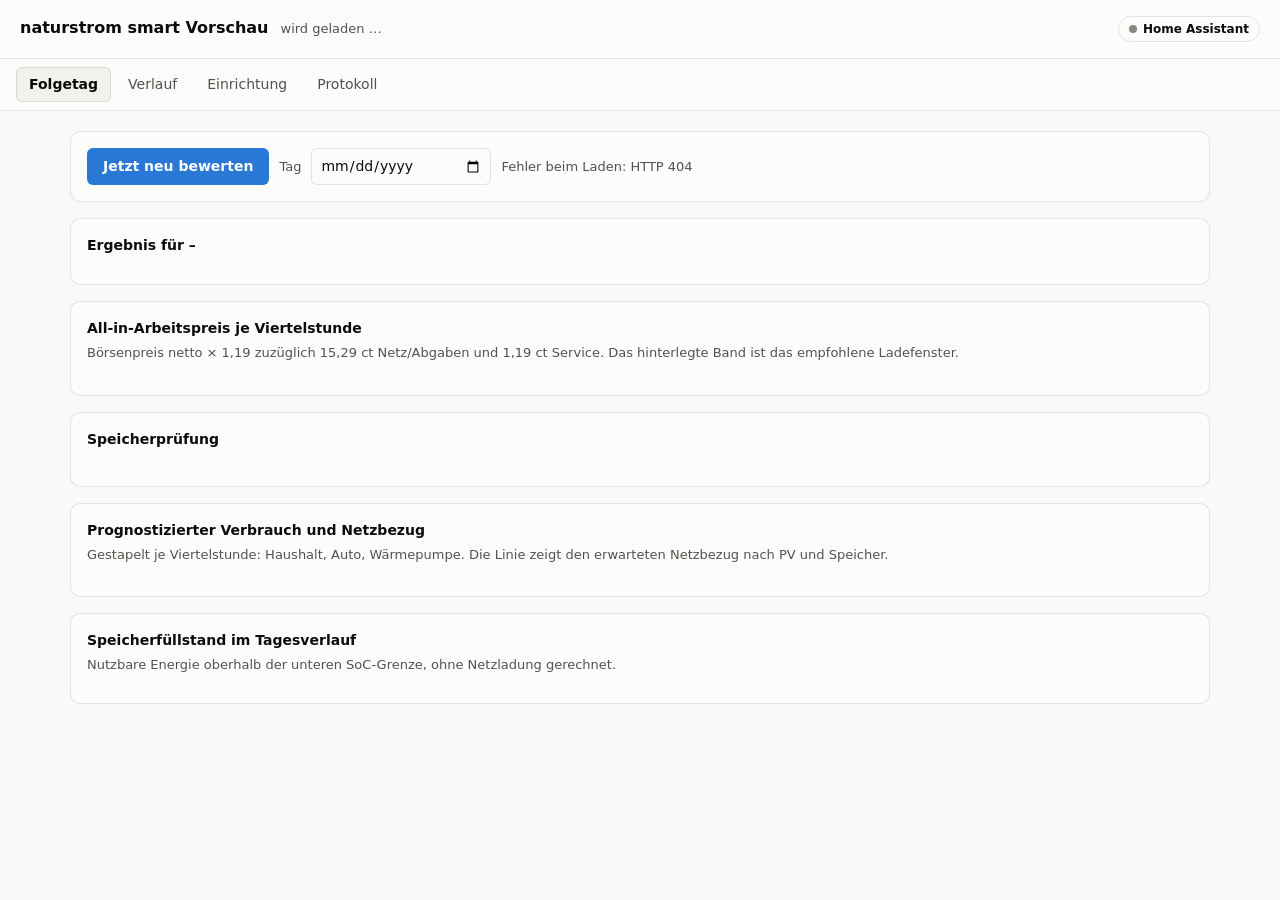
==== naturstrom_smart/nsforecast/web/static/index.html @ 3f2f9535 "Home-Assistant-Add-on für die vorausschauende Bewertung von naturstrom smart Bewertet täglich für de" ====
<!doctype html>
<html lang="de">
<head>
<meta charset="utf-8">
<meta name="viewport" content="width=device-width, initial-scale=1">
<title>naturstrom smart Vorschau</title>
<link rel="icon" href="data:image/svg+xml,%3Csvg xmlns='http://www.w3.org/2000/svg' viewBox='0 0 32 32'%3E%3Ctext y='26' font-size='26'%3E%E2%9A%A1%3C/text%3E%3C/svg%3E">
<link rel="stylesheet" href="app.css">
</head>
<body>
<header>
  <h1>naturstrom smart Vorschau</h1>
  <span class="sub" id="header-sub">wird geladen …</span>
  <span class="spacer"></span>
  <span class="badge neutral" id="ha-badge"><span class="dot"></span><span>Home Assistant</span></span>
</header>

<nav>
  <button data-tab="overview" aria-current="true">Folgetag</button>
  <button data-tab="history">Verlauf</button>
  <button data-tab="setup">Einrichtung</button>
  <button data-tab="log">Protokoll</button>
</nav>

<main>
  <section id="tab-overview">
    <div class="card">
      <div class="actions">
        <button class="primary" id="run-now">Jetzt neu bewerten</button>
        <label for="day-picker" class="status-line">Tag</label>
        <input type="date" id="day-picker" style="max-width:180px">
        <span class="status-line" id="run-status"></span>
      </div>
    </div>

    <div id="warnings"></div>

    <div class="card">
      <h2>Ergebnis für <span id="result-day">–</span></h2>
      <p class="note" id="result-sources"></p>
      <div class="tiles" id="tiles"></div>
    </div>

    <div class="card">
      <h2>All-in-Arbeitspreis je Viertelstunde</h2>
      <p class="note">Börsenpreis netto × 1,19 zuzüglich 15,29 ct Netz/Abgaben und 1,19 ct Service. Das hinterlegte Band ist das empfohlene Ladefenster.</p>
      <div class="legend" id="legend-price"></div>
      <div class="chart-wrap" id="chart-price"></div>
    </div>

    <div class="card">
      <h2>Speicherprüfung</h2>
      <p class="note" id="storage-verdict"></p>
      <div class="chart-wrap"><table id="storage-table"></table></div>
      <ul class="reasons" id="storage-reasons"></ul>
    </div>

    <div class="card">
      <h2>Prognostizierter Verbrauch und Netzbezug</h2>
      <p class="note">Gestapelt je Viertelstunde: Haushalt, Auto, Wärmepumpe. Die Linie zeigt den erwarteten Netzbezug nach PV und Speicher.</p>
      <div class="legend" id="legend-load"></div>
      <div class="chart-wrap" id="chart-load"></div>
    </div>

    <div class="card">
      <h2>Speicherfüllstand im Tagesverlauf</h2>
      <p class="note">Nutzbare Energie oberhalb der unteren SoC-Grenze, ohne Netzladung gerechnet.</p>
      <div class="chart-wrap" id="chart-soc"></div>
    </div>
  </section>

  <section id="tab-history" hidden>
    <div class="card">
      <h2>Kurzfazit</h2>
      <ul class="reasons" id="conclusion"></ul>
    </div>
    <div class="card">
      <h2>Ersparnis je Tag gegenüber Fixtarif</h2>
      <div class="legend" id="legend-daily"></div>
      <div class="chart-wrap" id="chart-daily"></div>
    </div>
    <div class="card">
      <h2>Kumulierte Ersparnis</h2>
      <div class="legend" id="legend-cum"></div>
      <div class="chart-wrap" id="chart-cum"></div>
    </div>
    <div class="card">
      <h2>Monate</h2>
      <div class="chart-wrap"><table id="months-table"></table></div>
    </div>
    <div class="card">
      <h2>Jahre</h2>
      <div class="chart-wrap"><table id="years-table"></table></div>
    </div>
  </section>

  <section id="tab-setup" hidden>
    <form id="setup-form">
      <fieldset>
        <legend>Entitäten</legend>
        <p class="note" id="discovery-note">Vorschläge stammen aus der automatischen Erkennung. Pflichtangaben sind markiert.</p>
        <div id="entity-rows"></div>
      </fieldset>

      <fieldset>
        <legend>Speicher</legend>
        <div class="row"><label for="battery.nominal_kwh">Nennkapazität (kWh)</label><input id="battery.nominal_kwh" type="number" step="0.1"></div>
        <div class="row"><label for="battery.soc_min_pct">Untere SoC-Grenze (%)</label><input id="battery.soc_min_pct" type="number" step="1"></div>
        <div class="row"><label for="battery.soc_max_pct">Obere SoC-Grenze (%)</label><input id="battery.soc_max_pct" type="number" step="1"></div>
        <div class="row"><label for="battery.usable_kwh_override">Nutzbare Kapazität überschreiben (kWh)</label><input id="battery.usable_kwh_override" type="number" step="0.1"></div>
        <div class="row"><span class="hint">0 lässt die nutzbare Kapazität aus Nennkapazität und SoC-Grenzen berechnen.</span></div>
        <div class="row"><label for="battery.charge_kw">Maximale Ladeleistung (kW)</label><input id="battery.charge_kw" type="number" step="0.1"></div>
        <div class="row"><label for="battery.discharge_kw">Maximale Entladeleistung (kW)</label><input id="battery.discharge_kw" type="number" step="0.1"></div>
        <div class="row"><label for="battery.roundtrip_efficiency">Wirkungsgrad (Zyklus, 0–1)</label><input id="battery.roundtrip_efficiency" type="number" step="0.01"></div>
        <div class="row"><label for="battery.grid_charge_controllable">Netzladung steuerbar</label><input id="battery.grid_charge_controllable" type="checkbox"></div>
        <div class="row"><span class="hint">Nur zur Dokumentation – das Add-on steuert nichts, es rechnet nur.</span></div>
      </fieldset>

      <fieldset>
        <legend>Auto und Wallbox</legend>
        <div class="row"><label for="ev.enabled">Auto berücksichtigen</label><input id="ev.enabled" type="checkbox"></div>
        <div class="row"><label for="ev.kwh_per_night">Ladebedarf je Nacht (kWh)</label><input id="ev.kwh_per_night" type="number" step="0.1"></div>
        <div class="row"><span class="hint">0 leitet den Bedarf aus der Wallbox-Historie ab.</span></div>
        <div class="row"><label for="ev.power_kw">Ladeleistung (kW)</label><input id="ev.power_kw" type="number" step="0.1"></div>
        <div class="row"><label for="ev.window_start_hour">Ladefenster von (Stunde)</label><input id="ev.window_start_hour" type="number" step="1" min="0" max="23"></div>
        <div class="row"><label for="ev.window_end_hour">Ladefenster bis (Stunde)</label><input id="ev.window_end_hour" type="number" step="1" min="0" max="23"></div>
      </fieldset>

      <fieldset>
        <legend>Tarife</legend>
        <div class="row"><label for="tariff.fixed_price_ct">Fixtarif (ct/kWh brutto)</label><input id="tariff.fixed_price_ct" type="number" step="0.01"></div>
        <div class="row"><label for="tariff.fixed_base_price_eur_month">Fixtarif Grundpreis (€/Monat)</label><input id="tariff.fixed_base_price_eur_month" type="number" step="0.01"></div>
        <div class="row"><label for="tariff.grid_and_levies_ct">smart: Netz, Abgaben, Umlagen, Steuern (ct)</label><input id="tariff.grid_and_levies_ct" type="number" step="0.01"></div>
        <div class="row"><label for="tariff.service_ct">smart: Servicepauschale (ct)</label><input id="tariff.service_ct" type="number" step="0.01"></div>
        <div class="row"><label for="tariff.vat_factor">smart: Faktor auf den Börsenpreis</label><input id="tariff.vat_factor" type="number" step="0.01"></div>
        <div class="row"><label for="tariff.base_price_eur_month">smart: Grundpreis (€/Monat)</label><input id="tariff.base_price_eur_month" type="number" step="0.01"></div>
      </fieldset>

      <fieldset>
        <legend>Prognose</legend>
        <div class="row"><label for="forecast.history_days">Historie (Tage)</label><input id="forecast.history_days" type="number" step="1"></div>
        <div class="row"><label for="forecast.min_history_days">Mindesthistorie (Tage)</label><input id="forecast.min_history_days" type="number" step="1"></div>
        <div class="row"><label for="forecast.reference_weight">Gewicht der Monatsreferenz (0–1)</label><input id="forecast.reference_weight" type="number" step="0.05"></div>
        <div class="row"><label for="forecast.baseload_kw">Nicht verschiebbare Grundlast (kW)</label><input id="forecast.baseload_kw" type="number" step="0.01"></div>
        <div class="row"><span class="hint">0 leitet die Grundlast aus der Historie ab.</span></div>
        <div class="row"><label for="forecast.pv_latitude">Breitengrad (für die PV-Tagesform)</label><input id="forecast.pv_latitude" type="number" step="0.1"></div>
        <div class="row"><label for="forecast.pv_peak_hour">Stunde des PV-Maximums</label><input id="forecast.pv_peak_hour" type="number" step="0.5"></div>
      </fieldset>

      <fieldset>
        <legend>Szenarien</legend>
        <div class="row"><label for="scenarios.battery_60kwh">Speicher 60 kWh rechnen</label><input id="scenarios.battery_60kwh" type="checkbox"></div>
        <div class="row"><label for="heatpump.enabled">Wärmepumpe berücksichtigen</label><input id="heatpump.enabled" type="checkbox"></div>
        <div class="row"><label for="heatpump.annual_kwh">Wärmepumpe: Jahresmenge (kWh)</label><input id="heatpump.annual_kwh" type="number" step="10"></div>
        <div class="row"><label for="heatpump.shiftable_share">Wärmepumpe: verschiebbarer Anteil (0–1)</label><input id="heatpump.shiftable_share" type="number" step="0.05"></div>
        <div class="row"><label for="publish_sensors">Sensoren in Home Assistant schreiben</label><input id="publish_sensors" type="checkbox"></div>
      </fieldset>

      <fieldset>
        <legend>Referenz-Netzbezug je Monat (kWh)</legend>
        <p class="note">Dient der Plausibilisierung der aus der Historie abgeleiteten Tagesmenge.</p>
        <div id="monthly-rows"></div>
      </fieldset>

      <div class="actions">
        <button class="primary" type="submit">Speichern</button>
        <button class="ghost" type="button" id="reload-entities">Entitäten neu erkennen</button>
        <span class="status-line" id="setup-status"></span>
      </div>
    </form>
  </section>

  <section id="tab-log" hidden>
    <div class="card">
      <h2>Läufe</h2>
      <div class="chart-wrap"><table id="runs-table"></table></div>
    </div>
  </section>
</main>

<div class="tooltip" id="tooltip"></div>
<script src="charts.js"></script>
<script src="app.js"></script>
</body>
</html>
---- naturstrom_smart/nsforecast/web/static/app.css ----
:root {
  color-scheme: light;
  --page: #f9f9f7;
  --surface-1: #fcfcfb;
  --surface-2: #f2f1ec;
  --text-primary: #0b0b0b;
  --text-secondary: #52514e;
  --muted: #898781;
  --grid: #e1e0d9;
  --axis: #c3c2b7;
  --border: rgba(11, 11, 11, 0.10);
  --series-1: #2a78d6;
  --series-2: #eb6834;
  --series-3: #1baf7a;
  --good: #0ca30c;
  --warning: #fab219;
  --serious: #ec835a;
  --critical: #d03b3b;
  --band: rgba(42, 120, 214, 0.14);
}
@media (prefers-color-scheme: dark) {
  :root:not([data-theme="light"]) {
    color-scheme: dark;
    --page: #0d0d0d;
    --surface-1: #1a1a19;
    --surface-2: #222220;
    --text-primary: #ffffff;
    --text-secondary: #c3c2b7;
    --muted: #898781;
    --grid: #2c2c2a;
    --axis: #383835;
    --border: rgba(255, 255, 255, 0.10);
    --series-1: #3987e5;
    --series-2: #d95926;
    --series-3: #199e70;
    --band: rgba(57, 135, 229, 0.20);
  }
}
:root[data-theme="dark"] {
  color-scheme: dark;
  --page: #0d0d0d;
  --surface-1: #1a1a19;
  --surface-2: #222220;
  --text-primary: #ffffff;
  --text-secondary: #c3c2b7;
  --grid: #2c2c2a;
  --axis: #383835;
  --border: rgba(255, 255, 255, 0.10);
  --series-1: #3987e5;
  --series-2: #d95926;
  --series-3: #199e70;
  --band: rgba(57, 135, 229, 0.20);
}

* { box-sizing: border-box; }
body {
  margin: 0;
  background: var(--page);
  color: var(--text-primary);
  font: 14px/1.5 system-ui, -apple-system, "Segoe UI", sans-serif;
}
a { color: var(--series-1); }
header {
  display: flex; align-items: baseline; gap: 12px; flex-wrap: wrap;
  padding: 16px 20px; border-bottom: 1px solid var(--border); background: var(--surface-1);
}
header h1 { font-size: 16px; margin: 0; font-weight: 600; }
header .sub { color: var(--text-secondary); font-size: 13px; }
header .spacer { flex: 1; }

nav { display: flex; gap: 4px; padding: 8px 16px; background: var(--surface-1); border-bottom: 1px solid var(--border); flex-wrap: wrap; }
nav button {
  background: transparent; border: 1px solid transparent; border-radius: 6px;
  padding: 6px 12px; font: inherit; color: var(--text-secondary); cursor: pointer;
}
nav button:hover { background: var(--surface-2); }
nav button[aria-current="true"] { background: var(--surface-2); color: var(--text-primary); border-color: var(--border); font-weight: 600; }

main { padding: 20px; max-width: 1180px; margin: 0 auto; }
section[hidden] { display: none !important; }

.card {
  background: var(--surface-1); border: 1px solid var(--border); border-radius: 10px;
  padding: 16px; margin-bottom: 16px;
}
.card > h2 { font-size: 14px; margin: 0 0 4px; font-weight: 600; }
.card > p.note { margin: 0 0 12px; color: var(--text-secondary); font-size: 13px; }

.tiles { display: grid; grid-template-columns: repeat(auto-fit, minmax(160px, 1fr)); gap: 12px; }
.tile { background: var(--surface-2); border-radius: 8px; padding: 12px 14px; }
.tile .label { color: var(--text-secondary); font-size: 12px; }
.tile .value { font-size: 22px; font-weight: 600; margin-top: 2px; }
.tile .value.hero { font-size: 30px; }
.tile .foot { color: var(--muted); font-size: 12px; margin-top: 2px; }

.badge { display: inline-flex; align-items: center; gap: 6px; border-radius: 999px; padding: 3px 10px; font-size: 12px; font-weight: 600; border: 1px solid var(--border); }
.badge .dot { width: 8px; height: 8px; border-radius: 50%; }
.badge.good .dot { background: var(--good); }
.badge.warn .dot { background: var(--warning); }
.badge.bad .dot { background: var(--critical); }
.badge.neutral .dot { background: var(--muted); }

.chart-wrap { overflow-x: auto; position: relative; }
svg.chart { display: block; width: 100%; min-width: 520px; height: auto; }
svg.chart text { font: 11px system-ui, -apple-system, "Segoe UI", sans-serif; fill: var(--muted); }
svg.chart .axis-line { stroke: var(--axis); stroke-width: 1; }
svg.chart .grid-line { stroke: var(--grid); stroke-width: 1; }
svg.chart .label-strong { fill: var(--text-secondary); }

.legend { display: flex; gap: 16px; flex-wrap: wrap; margin: 8px 0 4px; color: var(--text-secondary); font-size: 12px; }
.legend span.key { display: inline-flex; align-items: center; gap: 6px; }
.legend i { width: 10px; height: 10px; border-radius: 2px; display: inline-block; }

.tooltip {
  position: absolute; pointer-events: none; z-index: 5; opacity: 0; transition: opacity .1s;
  background: var(--surface-1); border: 1px solid var(--border); border-radius: 6px;
  padding: 6px 8px; font-size: 12px; box-shadow: 0 4px 16px rgba(0,0,0,.18); white-space: nowrap;
}
.tooltip b { font-weight: 600; }

table { width: 100%; border-collapse: collapse; font-size: 13px; }
th, td { text-align: right; padding: 6px 8px; border-bottom: 1px solid var(--border); font-variant-numeric: tabular-nums; }
th:first-child, td:first-child { text-align: left; font-variant-numeric: normal; }
th { color: var(--text-secondary); font-weight: 600; }
tbody tr:hover { background: var(--surface-2); }

ul.reasons { margin: 8px 0 0; padding-left: 18px; color: var(--text-secondary); }
ul.reasons li { margin: 2px 0; }

.alert { border-left: 3px solid var(--warning); background: var(--surface-2); padding: 8px 12px; border-radius: 0 6px 6px 0; margin-bottom: 8px; font-size: 13px; }
.alert.bad { border-left-color: var(--critical); }

form .row { display: grid; grid-template-columns: 260px 1fr; gap: 10px; align-items: center; margin-bottom: 8px; }
form .row label { color: var(--text-secondary); }
form .row .hint { color: var(--muted); font-size: 12px; grid-column: 2; margin-top: -4px; }
input, select { font: inherit; padding: 6px 8px; border-radius: 6px; border: 1px solid var(--border); background: var(--surface-1); color: var(--text-primary); width: 100%; max-width: 460px; }
input[type="checkbox"] { width: auto; }
fieldset { border: 1px solid var(--border); border-radius: 8px; margin: 0 0 16px; padding: 12px 16px; }
legend { font-weight: 600; padding: 0 6px; }

button.primary { background: var(--series-1); color: #fff; border: none; border-radius: 6px; padding: 8px 16px; font: inherit; font-weight: 600; cursor: pointer; }
button.primary:disabled { opacity: .55; cursor: default; }
button.ghost { background: var(--surface-2); color: var(--text-primary); border: 1px solid var(--border); border-radius: 6px; padding: 7px 14px; font: inherit; cursor: pointer; }
.actions { display: flex; gap: 10px; align-items: center; flex-wrap: wrap; }
.status-line { color: var(--text-secondary); font-size: 13px; }
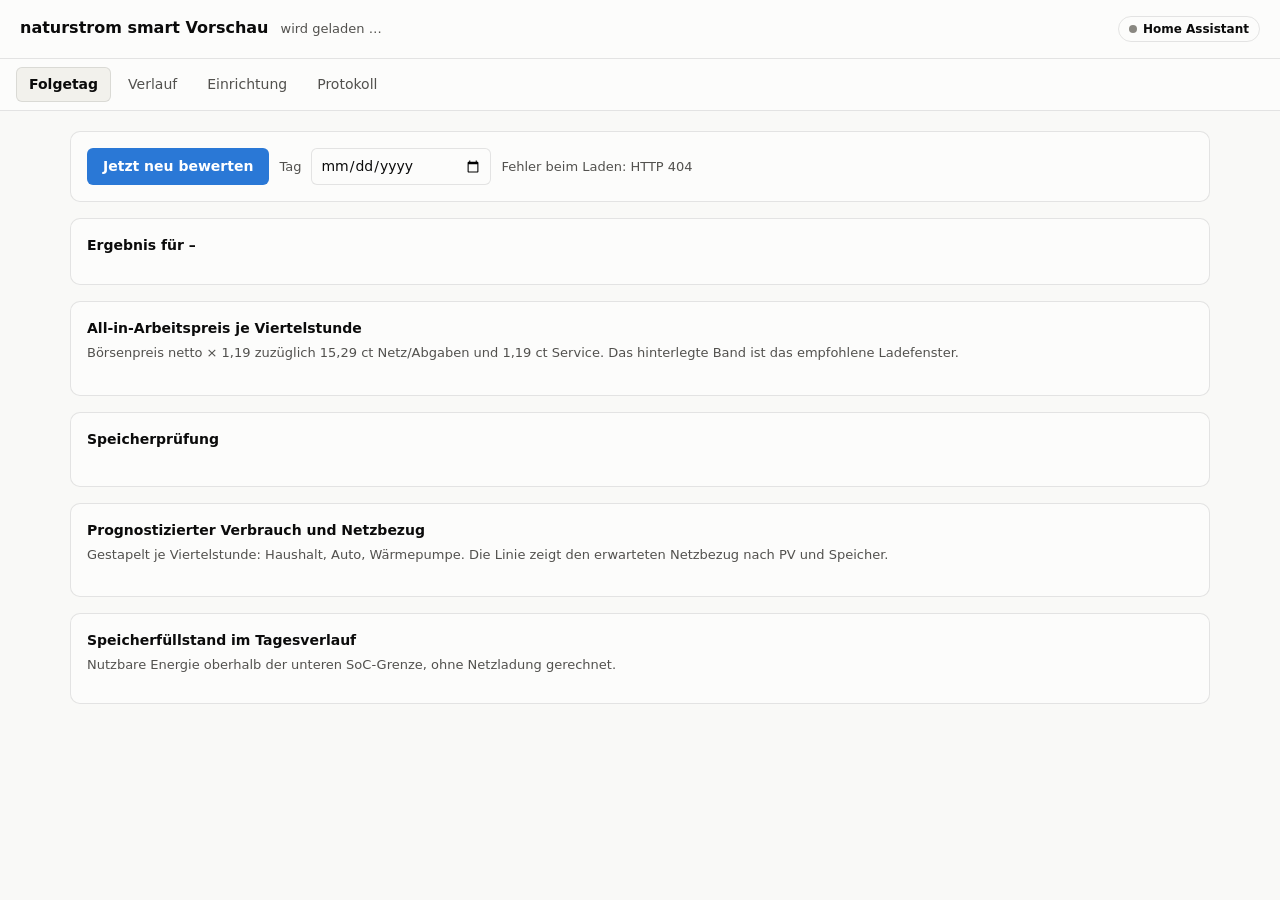
==== commit 40e57225: "Wirkungsgrad auf den Victron-ESS-Wert setzen und messbar machen Der bisherige Standard 0,90 passt ni" ====
--- a/naturstrom_smart/nsforecast/web/static/index.html
+++ b/naturstrom_smart/nsforecast/web/static/index.html
@@ -112,6 +112,14 @@
         <div class="row"><label for="battery.charge_kw">Maximale Ladeleistung (kW)</label><input id="battery.charge_kw" type="number" step="0.1"></div>
         <div class="row"><label for="battery.discharge_kw">Maximale Entladeleistung (kW)</label><input id="battery.discharge_kw" type="number" step="0.1"></div>
         <div class="row"><label for="battery.roundtrip_efficiency">Wirkungsgrad (Zyklus, 0–1)</label><input id="battery.roundtrip_efficiency" type="number" step="0.01"></div>
+        <div class="row"><span class="hint">Weg Netz → Speicher → Haus. Victron-ESS mit LFP: etwa 0,85 (Ladegerät 0,93 × Zellen 0,97 × Wechselrichter 0,94). Der Standby der MultiPlus gehört nicht hier hinein.</span></div>
+        <div class="row">
+          <span></span>
+          <span class="actions">
+            <button class="ghost" type="button" id="estimate-efficiency">Aus Speicherdaten schätzen</button>
+            <span class="status-line" id="efficiency-status"></span>
+          </span>
+        </div>
         <div class="row"><label for="battery.grid_charge_controllable">Netzladung steuerbar</label><input id="battery.grid_charge_controllable" type="checkbox"></div>
         <div class="row"><span class="hint">Nur zur Dokumentation – das Add-on steuert nichts, es rechnet nur.</span></div>
       </fieldset>
